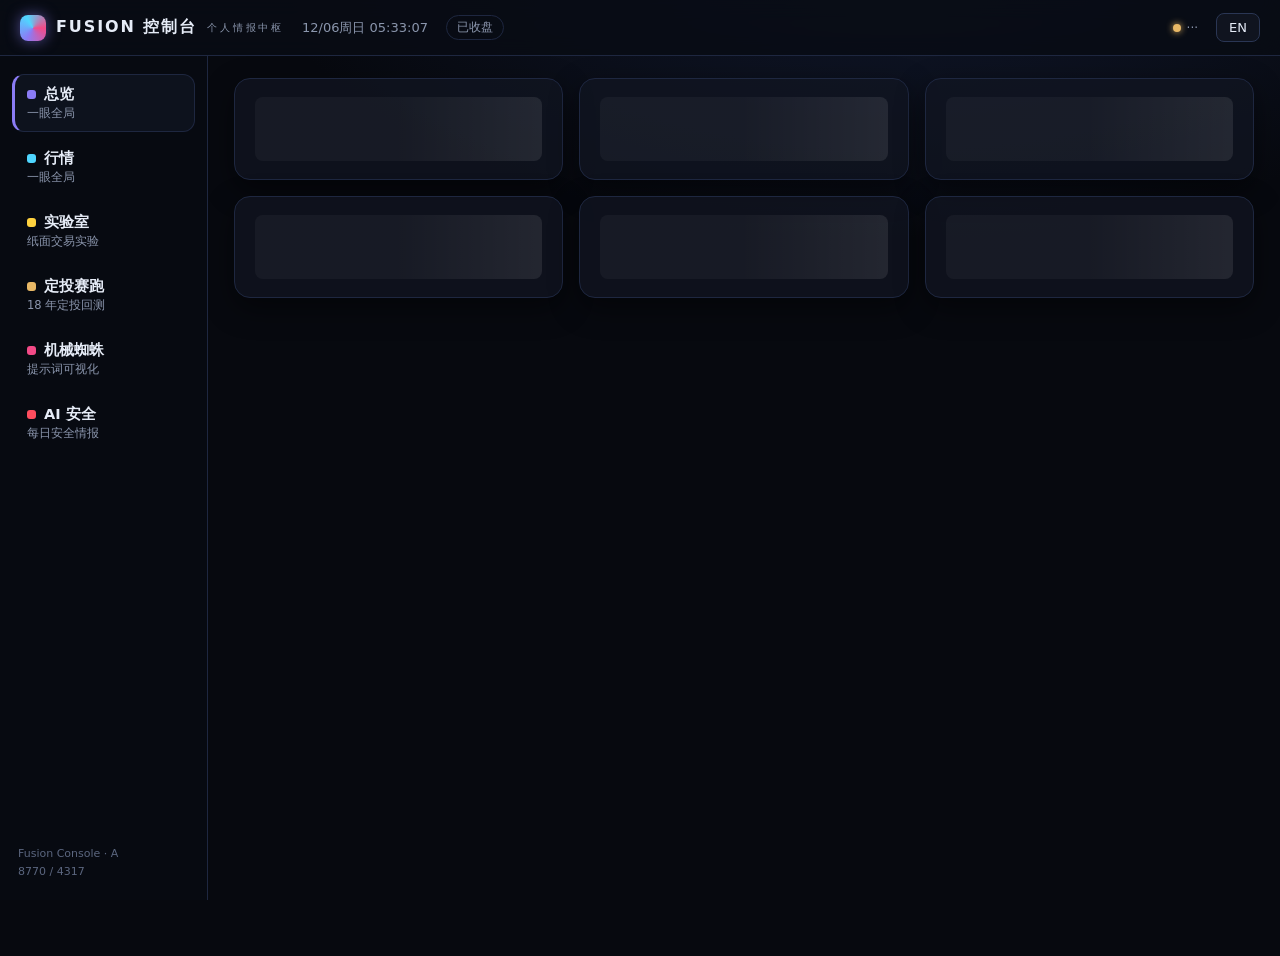
==== app/index.html @ 436926d5 "A version: unified Fusion Console (app/) — SPA shell, design system, i18n zh/en, six views" ====
<!DOCTYPE html>
<html lang="zh-CN">
<head>
<meta charset="UTF-8">
<meta name="viewport" content="width=device-width, initial-scale=1.0">
<title>Fusion Console</title>
<link rel="stylesheet" href="/app/assets/fusion.css">
</head>
<body>
<header id="topbar">
  <div class="brand"><span class="logo"></span><span id="brandTx">FUSION</span><small id="tagTx"></small></div>
  <span id="clock" class="num"></span>
  <span id="mktState"></span>
  <div id="topStatus"></div>
  <button id="langBtn" type="button">EN</button>
</header>
<nav id="rail"></nav>
<main id="main">
  <section class="view" id="view-overview"></section>
  <section class="view" id="view-markets"></section>
  <section class="view" id="view-degen"></section>
  <section class="view" id="view-race"></section>
  <section class="view" id="view-spider"></section>
  <section class="view" id="view-safety"></section>
</main>
<script src="/app/assets/i18n.js"></script>
<script src="/app/assets/view-overview.js"></script>
<script src="/app/assets/view-markets.js"></script>
<script src="/app/assets/view-degen.js"></script>
<script src="/app/assets/view-race.js"></script>
<script src="/app/assets/view-spider.js"></script>
<script src="/app/assets/view-safety.js"></script>
<script src="/app/assets/app.js"></script>
</body>
</html>
---- app/assets/fusion.css ----
/* Fusion Console · A 版设计系统（全站唯一皮肤，视图禁止自带全局样式） */
:root{
  --bg:#07090f; --bg2:#0a0e18; --panel:rgba(17,22,34,.72); --panel-solid:#10141f;
  --line:#1e2740; --line2:#2a3654; --txt:#e6ecf7; --dim:#8b96ad;
  --dim2:#5b667f; --up:#2bd97c; --down:#ff5c5c; --flat:#8b96ad;
  --brand:#8b7cf6; --c-fin:#4fd6ff; --c-degen:#ffd23f; --c-race:#e8b866; --c-spider:#f34a87; --c-safety:#ff4d5e;
  --radius:16px; --radius-s:10px; --topbar:56px; --rail:208px;
  --shadow:0 10px 30px rgba(0,0,0,.45);
  --font:system-ui,-apple-system,"PingFang SC","Microsoft YaHei","Noto Sans CJK SC",sans-serif;
}
*{margin:0;padding:0;box-sizing:border-box}
html,body{height:100%}
body{background:radial-gradient(1200px 600px at 70% -10%,#121a30 0%,var(--bg) 55%) fixed,var(--bg);color:var(--txt);font-family:var(--font);font-size:14px;overflow-x:hidden}
a{color:var(--c-fin);text-decoration:none} a:hover{text-decoration:underline}
button{font-family:var(--font)}
.num{font-variant-numeric:tabular-nums}
.up{color:var(--up)} .down{color:var(--down)} .flat{color:var(--flat)}

/* ---------- 外壳 ---------- */
#topbar{position:fixed;inset:0 0 auto 0;height:var(--topbar);display:flex;align-items:center;gap:18px;padding:0 20px;background:rgba(9,12,20,.85);backdrop-filter:blur(10px);border-bottom:1px solid var(--line);z-index:50}
.brand{display:flex;align-items:center;gap:10px;font-weight:700;font-size:16px;letter-spacing:.12em}
.brand .logo{width:26px;height:26px;border-radius:8px;background:conic-gradient(from 210deg,var(--brand),var(--c-fin),var(--c-spider),var(--brand));box-shadow:0 0 14px rgba(139,124,246,.55)}
.brand small{color:var(--dim);font-weight:400;letter-spacing:.28em;font-size:10px}
#clock{color:var(--dim);font-size:13px}
#mktState{font-size:12px;color:var(--dim);border:1px solid var(--line);border-radius:20px;padding:3px 10px}
#topStatus{margin-left:auto;display:flex;gap:12px;align-items:center}
.tstat{display:flex;align-items:center;gap:6px;font-size:12px;color:var(--dim)}
.dot{width:8px;height:8px;border-radius:50%;background:#3a4552;flex:none}
.dot.ok{background:var(--up);box-shadow:0 0 7px var(--up)} .dot.warn{background:var(--c-race);box-shadow:0 0 7px var(--c-race)} .dot.bad{background:var(--down);box-shadow:0 0 7px var(--down)}
#langBtn{background:var(--panel-solid);color:var(--txt);border:1px solid var(--line2);border-radius:8px;padding:6px 12px;cursor:pointer;font-size:13px}
#langBtn:hover{border-color:var(--brand)}
#rail{position:fixed;top:var(--topbar);bottom:0;left:0;width:var(--rail);padding:18px 12px;border-right:1px solid var(--line);background:rgba(9,12,20,.5);display:flex;flex-direction:column;gap:6px;z-index:40}
.nav-item{display:flex;flex-direction:column;gap:2px;padding:10px 12px;border-radius:12px;color:var(--txt);cursor:pointer;border:1px solid transparent;border-left:3px solid transparent}
.nav-item:hover{background:rgba(255,255,255,.03);text-decoration:none}
.nav-item.active{background:var(--panel);border-color:var(--line);border-left-color:var(--ac,var(--brand))}
.nav-item .n-name{font-size:14.5px;font-weight:600;display:flex;align-items:center;gap:8px}
.nav-item .n-key{font-size:11.5px;color:var(--dim)}
.nav-item .n-ico{width:9px;height:9px;border-radius:3px;background:var(--ac,var(--brand));flex:none}
#railFoot{margin-top:auto;color:var(--dim2);font-size:11px;line-height:1.7;padding:0 6px}
#main{margin-left:var(--rail);margin-top:var(--topbar);padding:22px 26px 40px;max-width:calc(1560px + var(--rail))}
.view{display:none} .view.active{display:block;animation:vin .16s ease-out}
@keyframes vin{from{opacity:0;transform:translateY(5px)}to{opacity:1;transform:none}}
@media (prefers-reduced-motion:reduce){.view.active{animation:none}}

/* ---------- 通用组件 ---------- */
.grid{display:grid;gap:16px}
.kpis{grid-template-columns:repeat(6,1fr)}
@media(max-width:1280px){.kpis{grid-template-columns:repeat(3,1fr)}}
@media(max-width:760px){.kpis{grid-template-columns:repeat(2,1fr)}#rail{display:none}#main{margin-left:0}}
.card{background:var(--panel);border:1px solid var(--line);border-radius:var(--radius);padding:18px 20px;box-shadow:var(--shadow);position:relative}
.card h3{font-size:13px;color:var(--dim);font-weight:600;letter-spacing:.14em;text-transform:uppercase;display:flex;align-items:center;gap:8px}
.card h3 .bar{width:8px;height:8px;border-radius:3px;background:var(--ac,var(--brand))}
.card .more{position:absolute;top:16px;right:18px;font-size:12.5px;color:var(--dim)}
.big{font-size:30px;font-weight:700;letter-spacing:-.01em;margin-top:8px}
.big small{font-size:14px;color:var(--dim);font-weight:400}
.sub{color:var(--dim);font-size:12.5px;margin-top:5px;line-height:1.6}
table.tbl{width:100%;border-collapse:collapse;font-size:13.5px}
table.tbl th{color:var(--dim);font-weight:500;text-align:right;padding:8px 8px;border-bottom:1px solid var(--line);font-size:12px}
table.tbl th:first-child,table.tbl td:first-child{text-align:left}
table.tbl td{padding:8px;border-bottom:1px solid rgba(30,39,64,.55);text-align:right;font-variant-numeric:tabular-nums}
table.tbl tr:last-child td{border-bottom:none}
table.tbl tr.clickable{cursor:pointer} table.tbl tr.clickable:hover td{background:rgba(255,255,255,.03)}
.tabs{display:flex;gap:6px}
.tabs button{background:transparent;border:1px solid var(--line);color:var(--dim);border-radius:8px;padding:5px 12px;cursor:pointer;font-size:12.5px}
.tabs button.on{color:var(--txt);border-color:var(--ac,var(--brand));background:rgba(255,255,255,.04)}
.chip{display:inline-block;font-size:11px;border:1px solid var(--line2);border-radius:20px;padding:2px 9px;color:var(--dim);margin:0 4px 4px 0}
.skel{border-radius:8px;background:linear-gradient(90deg,rgba(255,255,255,.04) 25%,rgba(255,255,255,.09) 50%,rgba(255,255,255,.04) 75%);background-size:200% 100%;animation:sk 1.2s infinite;min-height:14px}
@keyframes sk{from{background-position:200% 0}to{background-position:-200% 0}}
@media (prefers-reduced-motion:reduce){.skel{animation:none}}
.empty{border:1px dashed var(--line2);border-radius:var(--radius-s);color:var(--dim);text-align:center;padding:26px 10px;font-size:13px}
.feed{display:flex;flex-direction:column}
.feed .fi{display:flex;gap:12px;padding:11px 2px;border-bottom:1px solid rgba(30,39,64,.55)}
.feed .fi:last-child{border-bottom:none}
.fi .src{flex:none;width:74px;font-size:11px;color:var(--dim);padding-top:2px}
.fi .src i{display:inline-block;width:7px;height:7px;border-radius:50%;margin-right:5px}
.fi .ft{font-size:13.5px;line-height:1.55}
.fi .fd{color:var(--dim);font-size:12.5px;line-height:1.55;margin-top:2px}
.fi .ftime{flex:none;color:var(--dim2);font-size:11.5px;padding-top:3px;font-variant-numeric:tabular-nums}
.stage{width:100%;border:1px solid var(--line);border-radius:var(--radius);overflow:hidden;background:#000}
.stage iframe{width:100%;height:100%;border:0;display:block}
.btn{background:var(--panel-solid);border:1px solid var(--line2);color:var(--txt);border-radius:8px;padding:6px 13px;cursor:pointer;font-size:13px}
.btn:hover{border-color:var(--brand)} .btn:disabled{opacity:.35;cursor:default}
.foot-note{color:var(--dim2);font-size:12px;line-height:1.8;margin-top:22px}
canvas.chart{width:100%;display:block}
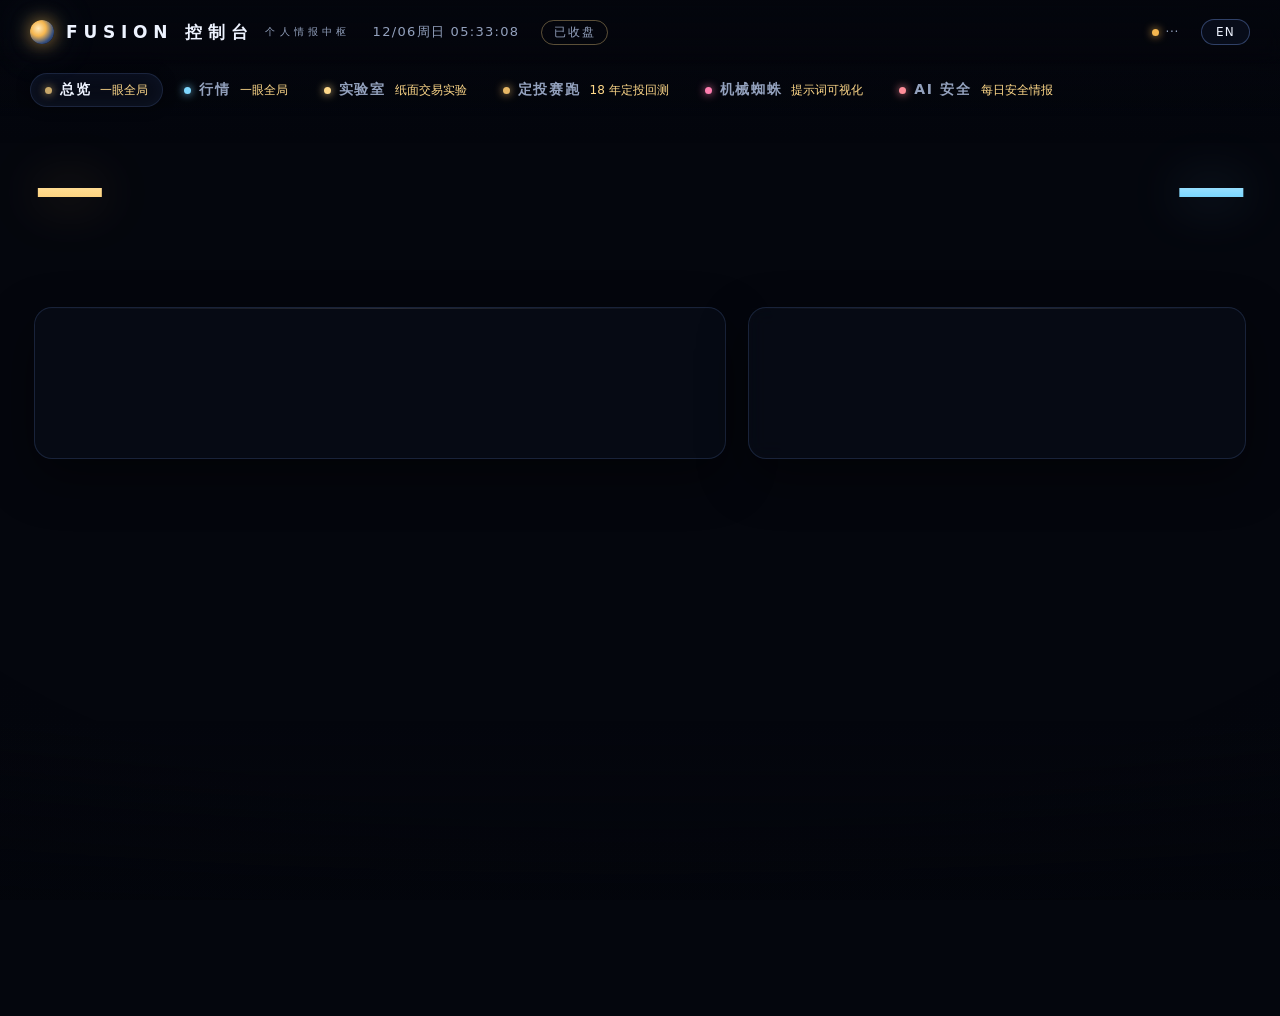
==== commit 8f1fbf71: "V1 Titanium Cinema rollout: new design system, cinema shell + globe, cinema overview, status cold-mo" ====
--- a/app/index.html
+++ b/app/index.html
@@ -7,6 +7,8 @@
 <link rel="stylesheet" href="/app/assets/fusion.css">
 </head>
 <body>
+<canvas id="globe"></canvas>
+<div id="vignette"></div>
 <header id="topbar">
   <div class="brand"><span class="logo"></span><span id="brandTx">FUSION</span><small id="tagTx"></small></div>
   <span id="clock" class="num"></span>
--- a/app/assets/fusion.css
+++ b/app/assets/fusion.css
@@ -1,84 +1,129 @@
-/* Fusion Console · A 版设计系统（全站唯一皮肤，视图禁止自带全局样式） */
+/* Fusion Console · 钛金影院风设计系统（V1 全站定版：深空 / 粒子地球 / 玻璃 / 辉光巨字） */
 :root{
-  --bg:#07090f; --bg2:#0a0e18; --panel:rgba(17,22,34,.72); --panel-solid:#10141f;
-  --line:#1e2740; --line2:#2a3654; --txt:#e6ecf7; --dim:#8b96ad;
-  --dim2:#5b667f; --up:#2bd97c; --down:#ff5c5c; --flat:#8b96ad;
-  --brand:#8b7cf6; --c-fin:#4fd6ff; --c-degen:#ffd23f; --c-race:#e8b866; --c-spider:#f34a87; --c-safety:#ff4d5e;
-  --radius:16px; --radius-s:10px; --topbar:56px; --rail:208px;
-  --shadow:0 10px 30px rgba(0,0,0,.45);
+  --bg:#04060d; --panel:rgba(10,15,28,.55); --panel-solid:#0b101d;
+  --line:rgba(127,166,255,.16); --line2:rgba(127,166,255,.34);
+  --txt:#eef3ff; --dim:#93a1bd; --dim2:#5d6a86;
+  --up:#2bd97c; --down:#ff5c5c; --flat:#8b96ad;
+  --gold:#ffd98a; --gold2:#f5b64f; --cyan:#7fd8ff;
+  --brand:#c9a86a; --c-fin:#7fd8ff; --c-degen:#ffd98a; --c-race:#e8b866; --c-spider:#ff7eb0; --c-safety:#ff8d99;
+  --radius:18px; --radius-s:12px; --topbar:64px; --railh:52px;
+  --shadow:0 18px 50px rgba(0,0,0,.45);
   --font:system-ui,-apple-system,"PingFang SC","Microsoft YaHei","Noto Sans CJK SC",sans-serif;
 }
 *{margin:0;padding:0;box-sizing:border-box}
 html,body{height:100%}
-body{background:radial-gradient(1200px 600px at 70% -10%,#121a30 0%,var(--bg) 55%) fixed,var(--bg);color:var(--txt);font-family:var(--font);font-size:14px;overflow-x:hidden}
-a{color:var(--c-fin);text-decoration:none} a:hover{text-decoration:underline}
+body{background:var(--bg);color:var(--txt);font-family:var(--font);font-size:14px;overflow-x:hidden}
+a{color:var(--cyan);text-decoration:none} a:hover{text-decoration:underline}
 button{font-family:var(--font)}
 .num{font-variant-numeric:tabular-nums}
 .up{color:var(--up)} .down{color:var(--down)} .flat{color:var(--flat)}
+#globe{position:fixed;inset:0;width:100%;height:100%;z-index:0}
+#vignette{position:fixed;inset:0;z-index:1;pointer-events:none;
+  background:radial-gradient(120% 90% at 50% 42%,transparent 55%,rgba(2,4,9,.5) 100%),
+             linear-gradient(180deg,rgba(3,5,11,.3) 0%,transparent 16%,transparent 80%,rgba(3,5,11,.55) 100%)}
 
-/* ---------- 外壳 ---------- */
-#topbar{position:fixed;inset:0 0 auto 0;height:var(--topbar);display:flex;align-items:center;gap:18px;padding:0 20px;background:rgba(9,12,20,.85);backdrop-filter:blur(10px);border-bottom:1px solid var(--line);z-index:50}
-.brand{display:flex;align-items:center;gap:10px;font-weight:700;font-size:16px;letter-spacing:.12em}
-.brand .logo{width:26px;height:26px;border-radius:8px;background:conic-gradient(from 210deg,var(--brand),var(--c-fin),var(--c-spider),var(--brand));box-shadow:0 0 14px rgba(139,124,246,.55)}
-.brand small{color:var(--dim);font-weight:400;letter-spacing:.28em;font-size:10px}
-#clock{color:var(--dim);font-size:13px}
-#mktState{font-size:12px;color:var(--dim);border:1px solid var(--line);border-radius:20px;padding:3px 10px}
-#topStatus{margin-left:auto;display:flex;gap:12px;align-items:center}
-.tstat{display:flex;align-items:center;gap:6px;font-size:12px;color:var(--dim)}
-.dot{width:8px;height:8px;border-radius:50%;background:#3a4552;flex:none}
-.dot.ok{background:var(--up);box-shadow:0 0 7px var(--up)} .dot.warn{background:var(--c-race);box-shadow:0 0 7px var(--c-race)} .dot.bad{background:var(--down);box-shadow:0 0 7px var(--down)}
-#langBtn{background:var(--panel-solid);color:var(--txt);border:1px solid var(--line2);border-radius:8px;padding:6px 12px;cursor:pointer;font-size:13px}
-#langBtn:hover{border-color:var(--brand)}
-#rail{position:fixed;top:var(--topbar);bottom:0;left:0;width:var(--rail);padding:18px 12px;border-right:1px solid var(--line);background:rgba(9,12,20,.5);display:flex;flex-direction:column;gap:6px;z-index:40}
-.nav-item{display:flex;flex-direction:column;gap:2px;padding:10px 12px;border-radius:12px;color:var(--txt);cursor:pointer;border:1px solid transparent;border-left:3px solid transparent}
-.nav-item:hover{background:rgba(255,255,255,.03);text-decoration:none}
-.nav-item.active{background:var(--panel);border-color:var(--line);border-left-color:var(--ac,var(--brand))}
-.nav-item .n-name{font-size:14.5px;font-weight:600;display:flex;align-items:center;gap:8px}
-.nav-item .n-key{font-size:11.5px;color:var(--dim)}
-.nav-item .n-ico{width:9px;height:9px;border-radius:3px;background:var(--ac,var(--brand));flex:none}
-#railFoot{margin-top:auto;color:var(--dim2);font-size:11px;line-height:1.7;padding:0 6px}
-#main{margin-left:var(--rail);margin-top:var(--topbar);padding:22px 26px 40px;max-width:calc(1560px + var(--rail))}
-.view{display:none} .view.active{display:block;animation:vin .16s ease-out}
-@keyframes vin{from{opacity:0;transform:translateY(5px)}to{opacity:1;transform:none}}
+/* ---------- 外壳：影院顶栏 + 横向导航带 ---------- */
+#topbar{position:fixed;inset:0 0 auto 0;height:var(--topbar);display:flex;align-items:center;gap:22px;padding:0 30px;z-index:50;
+  background:linear-gradient(180deg,rgba(4,6,13,.88),rgba(4,6,13,.55) 70%,transparent);backdrop-filter:blur(8px)}
+.brand{display:flex;align-items:center;gap:12px;font-weight:800;font-size:17px;letter-spacing:.34em}
+.brand .logo{width:24px;height:24px;border-radius:50%;flex:none;
+  background:radial-gradient(circle at 35% 35%,#ffe9bb 0%,var(--gold2) 34%,#37507e 68%,#0a1230 100%);
+  box-shadow:0 0 18px rgba(245,182,79,.65),0 0 46px rgba(127,216,255,.25)}
+.brand small{color:var(--dim);font-weight:400;letter-spacing:.42em;font-size:10px}
+#clock{color:var(--dim);font-size:13px;letter-spacing:.1em}
+#mktState{font-size:12px;color:var(--gold);border:1px solid rgba(255,217,138,.35);border-radius:20px;padding:3px 12px;letter-spacing:.14em}
+#topStatus{margin-left:auto;display:flex;gap:14px;align-items:center}
+.tstat{display:flex;align-items:center;gap:6px;font-size:12px;color:var(--dim);letter-spacing:.06em}
+.dot{width:7px;height:7px;border-radius:50%;background:#39445c;flex:none}
+.dot.ok{background:var(--up);box-shadow:0 0 9px var(--up)} .dot.warn{background:var(--gold2);box-shadow:0 0 9px var(--gold2)} .dot.bad{background:var(--down);box-shadow:0 0 9px var(--down)}
+#langBtn{background:rgba(13,19,36,.6);border:1px solid var(--line2);color:var(--txt);border-radius:20px;padding:5px 14px;cursor:pointer;font-size:12px;letter-spacing:.1em}
+#langBtn:hover{border-color:var(--gold)}
+#rail{position:fixed;top:var(--topbar);left:0;right:0;height:var(--railh);z-index:49;display:flex;align-items:center;gap:6px;padding:0 30px;
+  background:linear-gradient(180deg,rgba(4,6,13,.35),transparent)}
+.nav-item{display:flex;align-items:baseline;gap:9px;padding:7px 14px;border-radius:20px;color:var(--dim);cursor:pointer;border:1px solid transparent}
+.nav-item:hover{color:var(--txt);text-decoration:none}
+.nav-item.active{color:var(--txt);background:rgba(13,19,36,.55);border-color:var(--line);box-shadow:inset 0 0 18px rgba(127,166,255,.06),0 0 14px rgba(0,0,0,.35)}
+.nav-item .n-name{font-size:14px;font-weight:600;display:flex;align-items:center;gap:8px;letter-spacing:.12em}
+.nav-item .n-key{font-size:12px;color:var(--gold);font-variant-numeric:tabular-nums}
+.nav-item .n-ico{width:7px;height:7px;border-radius:50%;background:var(--ac,var(--brand));box-shadow:0 0 8px var(--ac,var(--brand));flex:none;align-self:center}
+#railFoot{display:none}
+#main{position:relative;z-index:2;margin:calc(var(--topbar) + var(--railh)) auto 0;padding:10px 34px 46px;max-width:1560px}
+.view{display:none} .view.active{display:block;animation:vin .25s ease-out}
+@keyframes vin{from{opacity:0;transform:translateY(6px)}to{opacity:1;transform:none}}
 @media (prefers-reduced-motion:reduce){.view.active{animation:none}}
+@media(max-width:900px){#rail{overflow-x:auto}.nav-item .n-key{display:none}#main{padding:10px 16px 40px}}
 
-/* ---------- 通用组件 ---------- */
-.grid{display:grid;gap:16px}
+/* ---------- 通用组件（玻璃化） ---------- */
+.grid{display:grid;gap:18px}
 .kpis{grid-template-columns:repeat(6,1fr)}
 @media(max-width:1280px){.kpis{grid-template-columns:repeat(3,1fr)}}
-@media(max-width:760px){.kpis{grid-template-columns:repeat(2,1fr)}#rail{display:none}#main{margin-left:0}}
-.card{background:var(--panel);border:1px solid var(--line);border-radius:var(--radius);padding:18px 20px;box-shadow:var(--shadow);position:relative}
-.card h3{font-size:13px;color:var(--dim);font-weight:600;letter-spacing:.14em;text-transform:uppercase;display:flex;align-items:center;gap:8px}
-.card h3 .bar{width:8px;height:8px;border-radius:3px;background:var(--ac,var(--brand))}
+@media(max-width:760px){.kpis{grid-template-columns:repeat(2,1fr)}}
+.card{background:var(--panel);border:1px solid var(--line);border-radius:var(--radius);padding:18px 20px;box-shadow:var(--shadow);position:relative;backdrop-filter:blur(10px)}
+.card::before{content:"";position:absolute;inset:0 0 auto 0;height:1px;border-radius:var(--radius);
+  background:linear-gradient(90deg,transparent,rgba(255,255,255,.14),transparent);pointer-events:none}
+.card h3{font-size:12px;color:var(--dim);font-weight:600;letter-spacing:.3em;text-transform:uppercase;display:flex;align-items:center;gap:8px}
+.card h3 .bar{width:8px;height:8px;border-radius:50%;background:var(--ac,var(--brand));box-shadow:0 0 9px var(--ac,var(--brand))}
 .card .more{position:absolute;top:16px;right:18px;font-size:12.5px;color:var(--dim)}
-.big{font-size:30px;font-weight:700;letter-spacing:-.01em;margin-top:8px}
+.big{font-size:32px;font-weight:800;letter-spacing:-.01em;margin-top:9px;text-shadow:0 0 24px rgba(127,166,255,.18)}
 .big small{font-size:14px;color:var(--dim);font-weight:400}
 .sub{color:var(--dim);font-size:12.5px;margin-top:5px;line-height:1.6}
 table.tbl{width:100%;border-collapse:collapse;font-size:13.5px}
-table.tbl th{color:var(--dim);font-weight:500;text-align:right;padding:8px 8px;border-bottom:1px solid var(--line);font-size:12px}
+table.tbl th{color:var(--dim);font-weight:500;text-align:right;padding:8px;border-bottom:1px solid var(--line);font-size:11.5px;letter-spacing:.12em}
 table.tbl th:first-child,table.tbl td:first-child{text-align:left}
-table.tbl td{padding:8px;border-bottom:1px solid rgba(30,39,64,.55);text-align:right;font-variant-numeric:tabular-nums}
+table.tbl td{padding:8px;border-bottom:1px solid rgba(127,166,255,.07);text-align:right;font-variant-numeric:tabular-nums}
 table.tbl tr:last-child td{border-bottom:none}
-table.tbl tr.clickable{cursor:pointer} table.tbl tr.clickable:hover td{background:rgba(255,255,255,.03)}
-.tabs{display:flex;gap:6px}
-.tabs button{background:transparent;border:1px solid var(--line);color:var(--dim);border-radius:8px;padding:5px 12px;cursor:pointer;font-size:12.5px}
-.tabs button.on{color:var(--txt);border-color:var(--ac,var(--brand));background:rgba(255,255,255,.04)}
+table.tbl tr.clickable{cursor:pointer} table.tbl tr.clickable:hover td{background:rgba(127,166,255,.05)}
+.tabs{display:flex;gap:6px;flex-wrap:wrap}
+.tabs button{background:rgba(13,19,36,.5);border:1px solid var(--line);color:var(--dim);border-radius:20px;padding:5px 14px;cursor:pointer;font-size:12.5px}
+.tabs button.on{color:var(--txt);border-color:var(--ac,var(--brand));box-shadow:0 0 12px rgba(127,166,255,.15)}
 .chip{display:inline-block;font-size:11px;border:1px solid var(--line2);border-radius:20px;padding:2px 9px;color:var(--dim);margin:0 4px 4px 0}
 .skel{border-radius:8px;background:linear-gradient(90deg,rgba(255,255,255,.04) 25%,rgba(255,255,255,.09) 50%,rgba(255,255,255,.04) 75%);background-size:200% 100%;animation:sk 1.2s infinite;min-height:14px}
 @keyframes sk{from{background-position:200% 0}to{background-position:-200% 0}}
 @media (prefers-reduced-motion:reduce){.skel{animation:none}}
-.empty{border:1px dashed var(--line2);border-radius:var(--radius-s);color:var(--dim);text-align:center;padding:26px 10px;font-size:13px}
+.empty{border:1px dashed var(--line2);border-radius:var(--radius-s);color:var(--dim);text-align:center;padding:26px 10px;font-size:13px;background:rgba(10,15,28,.35)}
 .feed{display:flex;flex-direction:column}
-.feed .fi{display:flex;gap:12px;padding:11px 2px;border-bottom:1px solid rgba(30,39,64,.55)}
+.feed .fi{display:flex;gap:12px;padding:11px 2px;border-bottom:1px solid rgba(127,166,255,.08)}
 .feed .fi:last-child{border-bottom:none}
 .fi .src{flex:none;width:74px;font-size:11px;color:var(--dim);padding-top:2px}
 .fi .src i{display:inline-block;width:7px;height:7px;border-radius:50%;margin-right:5px}
 .fi .ft{font-size:13.5px;line-height:1.55}
 .fi .fd{color:var(--dim);font-size:12.5px;line-height:1.55;margin-top:2px}
 .fi .ftime{flex:none;color:var(--dim2);font-size:11.5px;padding-top:3px;font-variant-numeric:tabular-nums}
-.stage{width:100%;border:1px solid var(--line);border-radius:var(--radius);overflow:hidden;background:#000}
+.stage{width:100%;border:1px solid var(--line2);border-radius:var(--radius);overflow:hidden;background:#000;box-shadow:0 0 0 1px rgba(0,0,0,.4),0 24px 60px rgba(0,0,0,.5),0 0 42px rgba(127,166,255,.07)}
 .stage iframe{width:100%;height:100%;border:0;display:block}
-.btn{background:var(--panel-solid);border:1px solid var(--line2);color:var(--txt);border-radius:8px;padding:6px 13px;cursor:pointer;font-size:13px}
-.btn:hover{border-color:var(--brand)} .btn:disabled{opacity:.35;cursor:default}
+.btn{background:rgba(13,19,36,.6);border:1px solid var(--line2);color:var(--txt);border-radius:20px;padding:6px 15px;cursor:pointer;font-size:13px}
+.btn:hover{border-color:var(--gold)} .btn:disabled{opacity:.35;cursor:default}
 .foot-note{color:var(--dim2);font-size:12px;line-height:1.8;margin-top:22px}
 canvas.chart{width:100%;display:block}
+
+/* ---------- 总览 · 影院构图 ---------- */
+.heroWrap{display:flex;justify-content:space-between;align-items:flex-start;margin-top:1.6vh;pointer-events:none}
+.heroWrap a{pointer-events:auto}
+.hero-side{width:35%}
+.hero-side.right{text-align:right}
+.hero-label{font-size:13px;letter-spacing:.5em;color:var(--dim);text-transform:uppercase}
+.hero-num{font-size:min(5.6vw,88px);font-weight:800;letter-spacing:-.015em;line-height:1.05;margin-top:10px}
+.hero-num.gold{background:linear-gradient(180deg,#fff3d6 15%,var(--gold) 55%,var(--gold2) 100%);-webkit-background-clip:text;background-clip:text;color:transparent;filter:drop-shadow(0 0 26px rgba(245,182,79,.35))}
+.hero-num.cyan{background:linear-gradient(180deg,#eaf9ff 15%,var(--cyan) 60%,#3d9fd6 100%);-webkit-background-clip:text;background-clip:text;color:transparent;filter:drop-shadow(0 0 26px rgba(127,216,255,.32))}
+.hero-sub{font-size:min(1.5vw,21px);margin-top:12px;font-weight:600}
+.hero-mini{margin-top:8px;color:var(--dim);font-size:14px;letter-spacing:.08em}
+.orbitStrip{display:flex;justify-content:center;margin-top:4.5vh}
+.orb-chip{display:flex;flex-direction:column;align-items:center;gap:3px;padding:10px 34px;position:relative}
+.orb-chip + .orb-chip::before{content:"";position:absolute;left:0;top:22%;height:56%;width:1px;background:linear-gradient(180deg,transparent,rgba(127,166,255,.4),transparent)}
+.orb-chip .k{font-size:11px;letter-spacing:.34em;color:var(--dim)}
+.orb-chip .v{font-size:26px;font-weight:700;text-shadow:0 0 18px rgba(127,166,255,.25)}
+.orb-chip .s{font-size:12px;color:var(--dim)}
+.lowerThird{display:grid;grid-template-columns:1.25fr .9fr;gap:22px;margin-top:3.2vh}
+@media(max-width:1000px){.lowerThird{grid-template-columns:1fr}.hero-side{width:46%}.hero-num{font-size:44px}}
+.glassPanel{background:var(--panel);border:1px solid var(--line);border-radius:var(--radius);padding:16px 22px 12px;backdrop-filter:blur(10px);box-shadow:var(--shadow);position:relative}
+.glassPanel::before{content:"";position:absolute;inset:0 0 auto 0;height:1px;border-radius:var(--radius);background:linear-gradient(90deg,transparent,rgba(255,255,255,.14),transparent);pointer-events:none}
+.panel-title{font-size:12px;letter-spacing:.4em;color:var(--dim);text-transform:uppercase;margin-bottom:8px}
+.feed-row{display:flex;gap:14px;padding:7px 0;border-bottom:1px solid rgba(127,166,255,.08);align-items:baseline}
+.feed-row:last-child{border-bottom:none}
+.feed-row .src{flex:none;width:64px;font-size:11px;letter-spacing:.18em;color:var(--dim)}
+.feed-row .src i{display:inline-block;width:6px;height:6px;border-radius:50%;margin-right:6px}
+.feed-row .tt{flex:1;font-size:14.5px;line-height:1.5;white-space:nowrap;overflow:hidden;text-overflow:ellipsis}
+.feed-row .tt a{color:var(--txt)} .feed-row .tt a:hover{color:var(--cyan);text-decoration:none}
+.feed-row .tm{flex:none;color:var(--dim2);font-size:11.5px}
+#ovEq{width:100%;height:108px;display:block}
+.eq-foot{color:var(--dim);font-size:12.5px;margin-top:6px;display:flex;justify-content:space-between}
